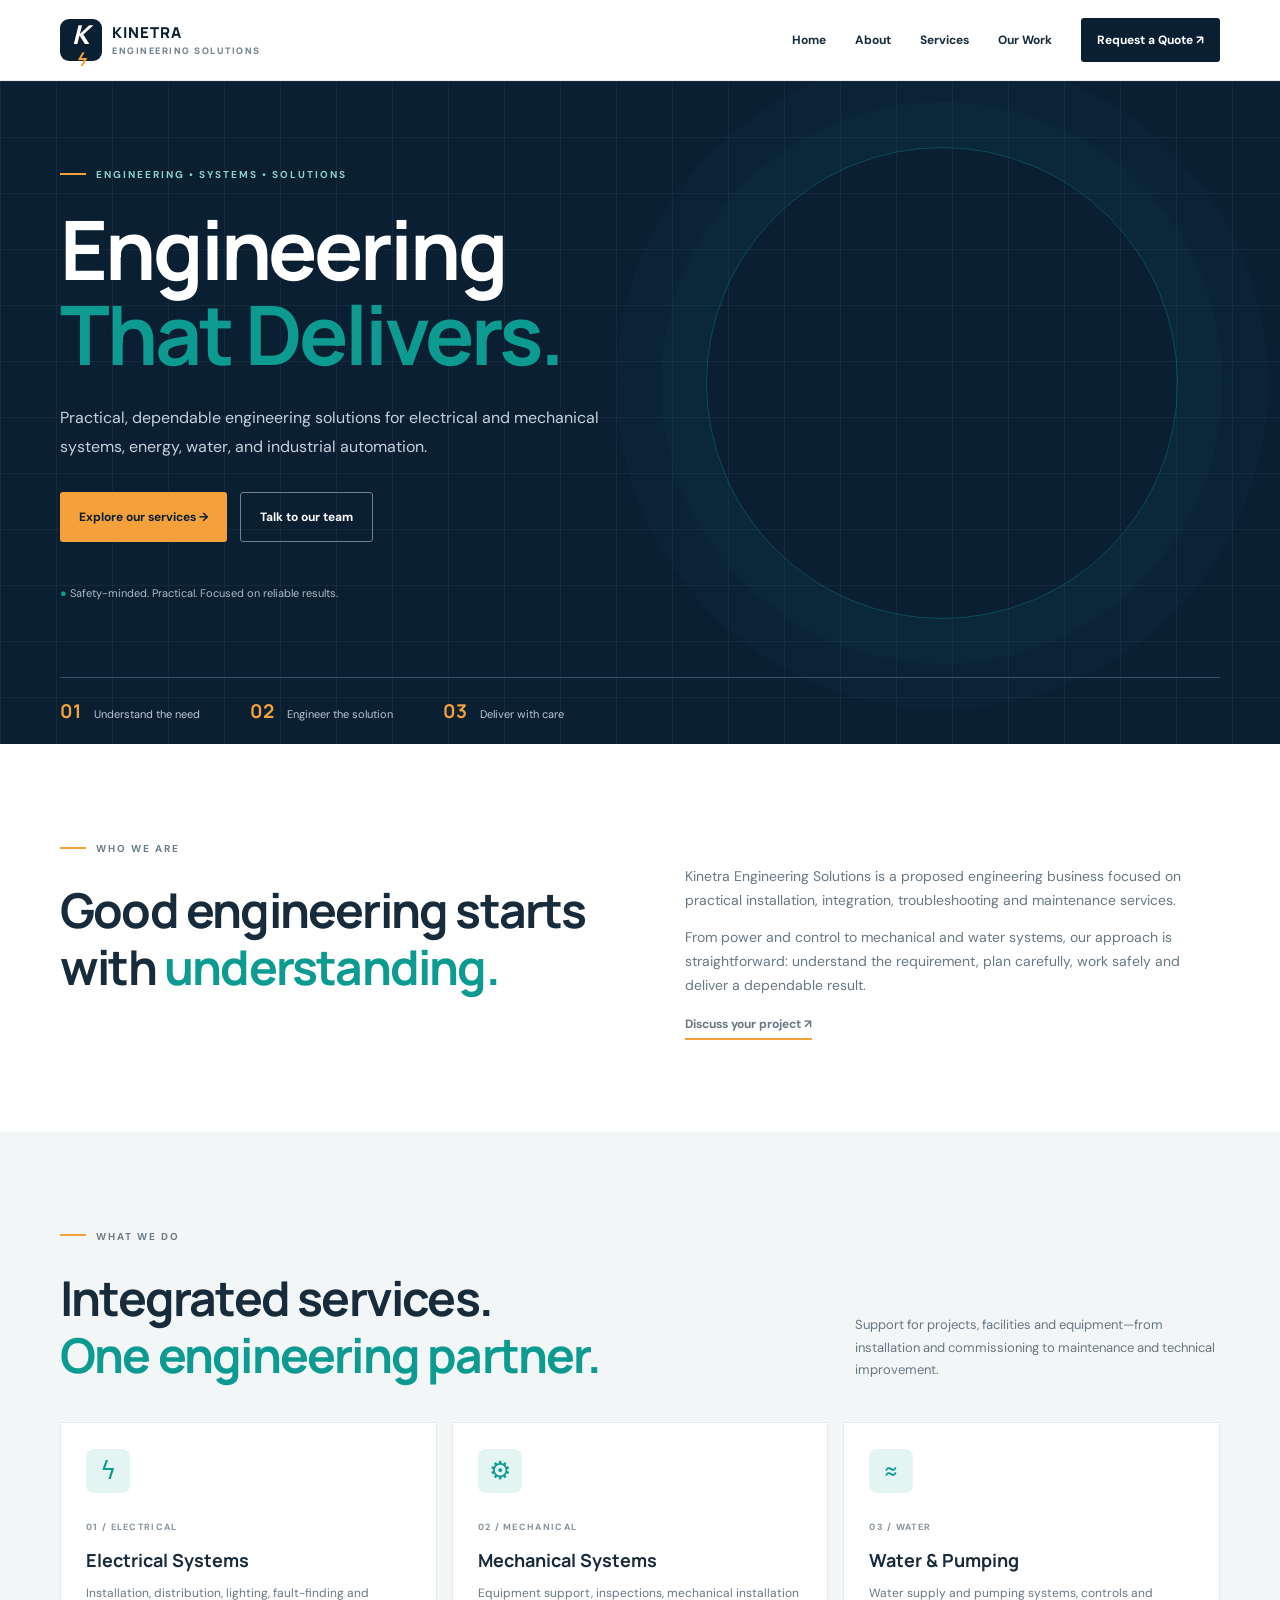
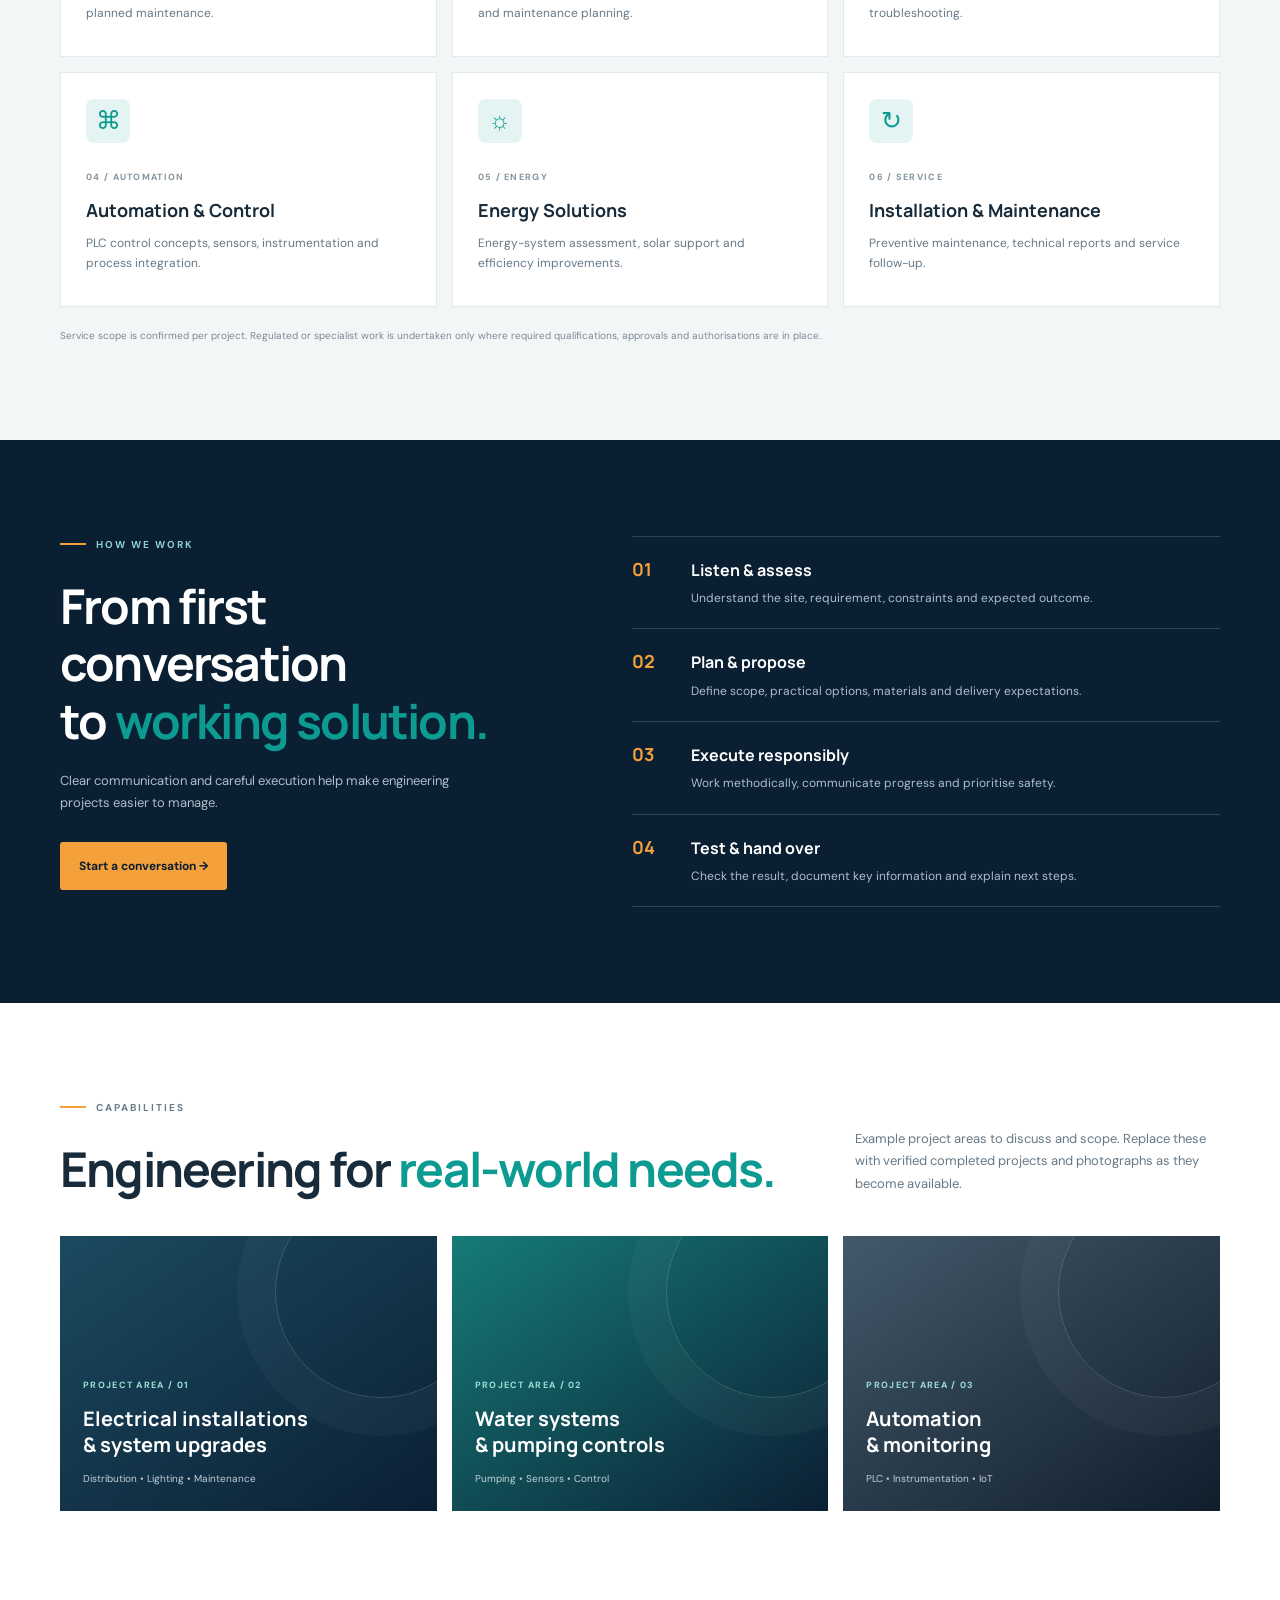
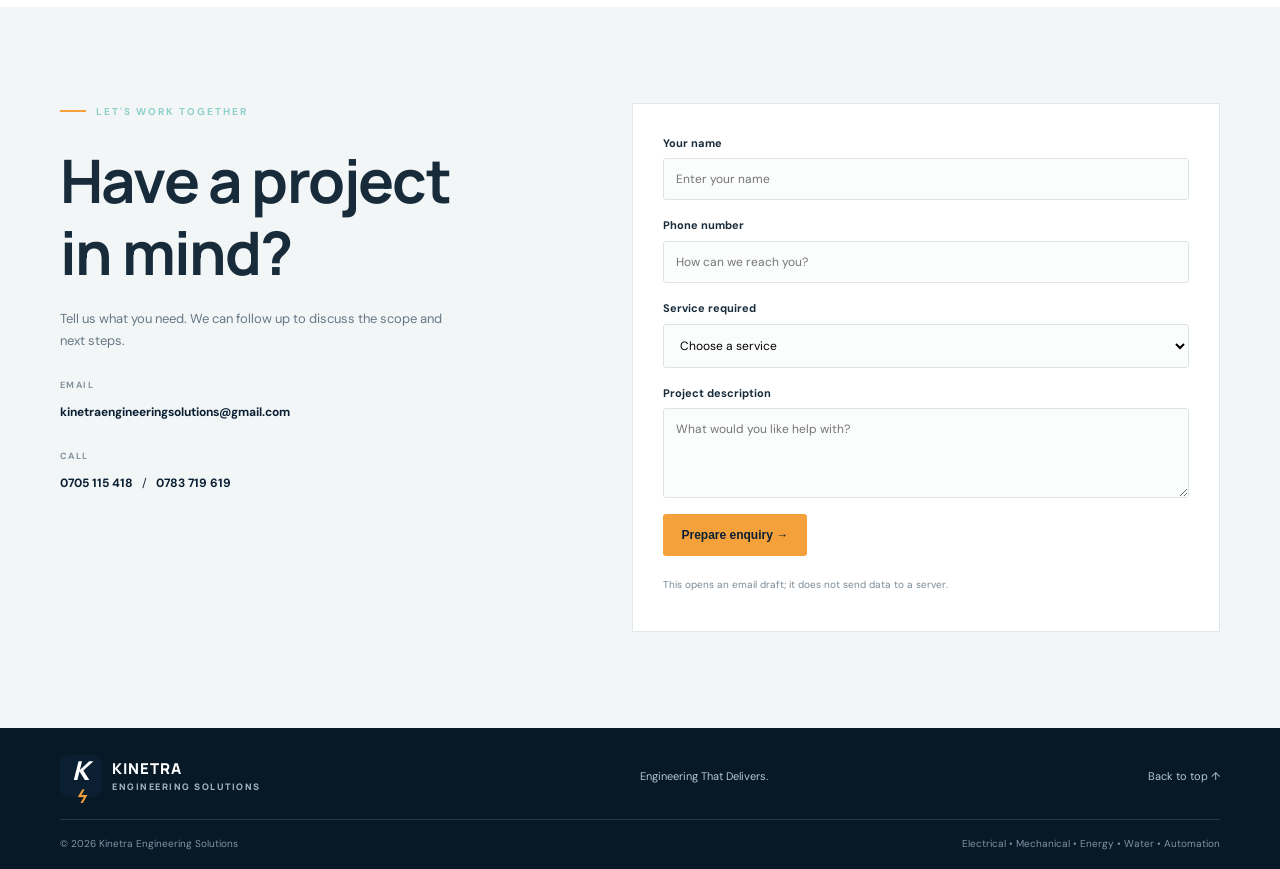
==== index.html @ 40912328 "Add files via upload" ====
<!doctype html>
<html lang="en">
<head>
<meta charset="utf-8"><meta name="viewport" content="width=device-width, initial-scale=1">
<meta name="description" content="Kinetra Engineering Solutions: electrical, mechanical, energy, water and automation services.">
<meta name="theme-color" content="#0b1f33">
<title>Kinetra Engineering Solutions | Engineering That Delivers</title>
<link rel="stylesheet" href="styles.css"><script src="script.js" defer></script>
</head>
<body>
<header class="header"><nav class="nav wrap">
<a class="brand" href="#home"><span class="mark">K<span>ϟ</span></span><span>KINETRA<small>ENGINEERING SOLUTIONS</small></span></a>
<button id="menuToggle" class="menu" aria-expanded="false" aria-label="Open navigation">☰</button>
<div id="navLinks" class="links"><a href="#home">Home</a><a href="#about">About</a><a href="#services">Services</a><a href="#projects">Our Work</a><a class="navcta" href="#contact">Request a Quote ↗</a></div>
</nav></header>
<main>
<section class="hero" id="home"><div class="grid"></div><div class="wrap hero-inner">
<p class="eyebrow">ENGINEERING • SYSTEMS • SOLUTIONS</p><h1>Engineering<br><em>That Delivers.</em></h1>
<p class="lead">Practical, dependable engineering solutions for electrical and mechanical systems, energy, water, and industrial automation.</p>
<div class="actions"><a class="btn orange" href="#services">Explore our services →</a><a class="btn outline" href="#contact">Talk to our team</a></div>
<p class="note">● Safety-minded. Practical. Focused on reliable results.</p></div>
<div class="wrap hero-foot"><span><b>01</b> Understand the need</span><span><b>02</b> Engineer the solution</span><span><b>03</b> Deliver with care</span></div></section>
<section class="section wrap intro" id="about"><div><p class="eyebrow dark">WHO WE ARE</p><h2>Good engineering starts with <em>understanding.</em></h2></div><div class="bodycopy"><p>Kinetra Engineering Solutions is a proposed engineering business focused on practical installation, integration, troubleshooting and maintenance services.</p><p>From power and control to mechanical and water systems, our approach is straightforward: understand the requirement, plan carefully, work safely and deliver a dependable result.</p><a class="textlink" href="#contact">Discuss your project ↗</a></div></section>
<section class="section services" id="services"><div class="wrap"><div class="sectionhead"><div><p class="eyebrow dark">WHAT WE DO</p><h2>Integrated services.<br><em>One engineering partner.</em></h2></div><p>Support for projects, facilities and equipment—from installation and commissioning to maintenance and technical improvement.</p></div>
<div class="cards">
<article><span class="ico">ϟ</span><small>01 / ELECTRICAL</small><h3>Electrical Systems</h3><p>Installation, distribution, lighting, fault-finding and planned maintenance.</p></article>
<article><span class="ico">⚙</span><small>02 / MECHANICAL</small><h3>Mechanical Systems</h3><p>Equipment support, inspections, mechanical installation and maintenance planning.</p></article>
<article><span class="ico">≈</span><small>03 / WATER</small><h3>Water & Pumping</h3><p>Water supply and pumping systems, controls and troubleshooting.</p></article>
<article><span class="ico">⌘</span><small>04 / AUTOMATION</small><h3>Automation & Control</h3><p>PLC control concepts, sensors, instrumentation and process integration.</p></article>
<article><span class="ico">☼</span><small>05 / ENERGY</small><h3>Energy Solutions</h3><p>Energy-system assessment, solar support and efficiency improvements.</p></article>
<article><span class="ico">↻</span><small>06 / SERVICE</small><h3>Installation & Maintenance</h3><p>Preventive maintenance, technical reports and service follow-up.</p></article>
</div><p class="fineprint">Service scope is confirmed per project. Regulated or specialist work is undertaken only where required qualifications, approvals and authorisations are in place.</p></div></section>
<section class="section approach"><div class="wrap split"><div><p class="eyebrow">HOW WE WORK</p><h2>From first conversation<br>to <em>working solution.</em></h2><p class="muted">Clear communication and careful execution help make engineering projects easier to manage.</p><a class="btn orange" href="#contact">Start a conversation →</a></div><div class="steps">
<div><b>01</b><section><h3>Listen & assess</h3><p>Understand the site, requirement, constraints and expected outcome.</p></section></div>
<div><b>02</b><section><h3>Plan & propose</h3><p>Define scope, practical options, materials and delivery expectations.</p></section></div>
<div><b>03</b><section><h3>Execute responsibly</h3><p>Work methodically, communicate progress and prioritise safety.</p></section></div>
<div><b>04</b><section><h3>Test & hand over</h3><p>Check the result, document key information and explain next steps.</p></section></div>
</div></div></section>
<section class="section wrap" id="projects"><div class="sectionhead"><div><p class="eyebrow dark">CAPABILITIES</p><h2>Engineering for <em>real-world needs.</em></h2></div><p>Example project areas to discuss and scope. Replace these with verified completed projects and photographs as they become available.</p></div>
<div class="workcards"><article><small>PROJECT AREA / 01</small><h3>Electrical installations<br>& system upgrades</h3><p>Distribution • Lighting • Maintenance</p></article><article><small>PROJECT AREA / 02</small><h3>Water systems<br>& pumping controls</h3><p>Pumping • Sensors • Control</p></article><article><small>PROJECT AREA / 03</small><h3>Automation<br>& monitoring</h3><p>PLC • Instrumentation • IoT</p></article></div></section>
<section class="section contact" id="contact"><div class="wrap split"><div><p class="eyebrow">LET'S WORK TOGETHER</p><h2>Have a project<br>in mind?</h2><p class="muted">Tell us what you need. We can follow up to discuss the scope and next steps.</p><div class="detail"><small>EMAIL</small><a href="mailto:kinetraengineeringsolutions@gmail.com">kinetraengineeringsolutions@gmail.com</a></div><div class="detail"><small>CALL</small><a href="tel:+256705115418">0705 115 418</a> / <a href="tel:+256783719619">0783 719 619</a></div></div>
<form id="quoteForm"><label for="name">Your name</label><input id="name" name="name" required placeholder="Enter your name"><label for="phone">Phone number</label><input id="phone" name="phone" placeholder="How can we reach you?"><label for="service">Service required</label><select id="service" name="service" required><option value="">Choose a service</option><option>Electrical systems</option><option>Mechanical systems</option><option>Water and pumping</option><option>Automation and control</option><option>Energy solutions</option><option>Installation and maintenance</option><option>Other / not sure</option></select><label for="message">Project description</label><textarea id="message" name="message" rows="4" required placeholder="What would you like help with?"></textarea><button class="btn orange" type="submit">Prepare enquiry →</button><p class="fineprint">This opens an email draft; it does not send data to a server.</p><p id="formStatus" role="status"></p></form></div></section>
</main>
<footer><div class="wrap footmain"><a class="brand" href="#home"><span class="mark">K<span>ϟ</span></span><span>KINETRA<small>ENGINEERING SOLUTIONS</small></span></a><p>Engineering That Delivers.</p><a href="#home">Back to top ↑</a></div><div class="wrap footbottom"><span>© <span id="year"></span> Kinetra Engineering Solutions</span><span>Electrical • Mechanical • Energy • Water • Automation</span></div></footer>
</body></html>
---- styles.css ----
@import url('https://fonts.googleapis.com/css2?family=DM+Sans:wght@400;500;600;700&family=Manrope:wght@400;500;600;700;800&display=swap');
:root{--navy:#0b1f33;--teal:#0d9b91;--orange:#f5a13b;--ink:#172b3b;--muted:#667886;--pale:#f3f6f7;--line:#dce5e8;--max:1160px}
*{box-sizing:border-box}html{scroll-behavior:smooth;scroll-padding-top:80px}body{margin:0;color:var(--ink);font:15px/1.7 "DM Sans",Arial,sans-serif}a{color:inherit;text-decoration:none}h1,h2,h3{font-family:Manrope,Arial,sans-serif}p{margin-top:0}.wrap{width:min(var(--max),calc(100% - 44px));margin:auto}.header{position:sticky;top:0;z-index:10;background:#ffffffed;border-bottom:1px solid #e6ecef;backdrop-filter:blur(12px)}.nav{height:80px;display:flex;align-items:center;justify-content:space-between}.brand{display:flex;align-items:center;gap:10px;font:800 15px/1.2 Manrope,sans-serif;letter-spacing:1px;color:var(--navy)}.brand small{display:block;font-size:9px;letter-spacing:1.5px;color:#71818d;margin-top:4px}.mark{width:42px;height:42px;border-radius:9px;background:var(--navy);color:white;display:grid;place-items:center;font-size:26px;font-style:italic;position:relative}.mark span{color:var(--orange);font-size:17px}.links{display:flex;align-items:center;gap:29px;font-size:12px;font-weight:700}.links a:hover{color:var(--teal)}.links .navcta{padding:12px 16px;background:var(--navy);color:#fff;border-radius:3px}.menu{display:none;background:none;border:0;font-size:26px;color:var(--navy)}
.hero{min-height:660px;background:var(--navy);color:#fff;position:relative;overflow:hidden;display:flex;align-items:center}.grid{position:absolute;inset:0;background-image:linear-gradient(#ffffff0b 1px,transparent 1px),linear-gradient(90deg,#ffffff0b 1px,transparent 1px);background-size:56px 56px}.hero:after{content:"";position:absolute;width:470px;height:470px;border:1px solid #0d9b9160;border-radius:50%;right:8%;top:10%;box-shadow:0 0 0 45px #0d9b910a,0 0 0 90px #0d9b9108}.hero-inner{position:relative;z-index:1;padding:85px 0 130px}.eyebrow{font-size:10px;font-weight:700;letter-spacing:2px;color:#8fd0ca;margin-bottom:24px}.eyebrow:before{content:"";display:inline-block;width:26px;height:2px;background:var(--orange);vertical-align:middle;margin:0 10px 3px 0}.eyebrow.dark{color:#687d8a}h1{font-size:clamp(48px,7vw,82px);line-height:1.04;letter-spacing:-3px;margin:0 0 25px}em{font-style:normal;color:var(--teal)}.lead{font-size:16px;line-height:1.85;color:#c4d1da;max-width:600px}.actions{display:flex;gap:13px;flex-wrap:wrap;margin-top:30px}.btn{display:inline-flex;align-items:center;justify-content:center;padding:14px 19px;border:0;border-radius:3px;font-weight:700;font-size:12px;cursor:pointer;transition:transform .2s}.btn:hover{transform:translateY(-2px)}.orange{background:var(--orange);color:var(--navy)}.outline{border:1px solid #6b8292;color:white}.note{font-size:11px;color:#a8bbc7;margin-top:42px}.note:first-letter{color:var(--teal)}.hero-foot{position:absolute;bottom:0;left:50%;transform:translateX(-50%);display:flex;gap:50px;border-top:1px solid #365064;padding:20px 0;color:#b9c8d1;font-size:11px}.hero-foot b{color:var(--orange);font:700 19px Manrope;margin-right:10px}
.section{padding-top:96px;padding-bottom:96px}.intro{display:grid;grid-template-columns:1fr 1fr;gap:90px}.intro h2,.sectionhead h2,.approach h2,.contact h2{font-size:clamp(32px,4vw,48px);line-height:1.2;letter-spacing:-1.8px;margin:0}.bodycopy{color:var(--muted);font-size:14px;padding-top:25px}.textlink{font-size:12px;font-weight:700;border-bottom:2px solid var(--orange);padding-bottom:6px}.services,.contact{background:var(--pale)}.sectionhead{display:flex;justify-content:space-between;align-items:end;gap:55px;margin-bottom:38px}.sectionhead>p{max-width:365px;color:var(--muted);font-size:13px;margin-bottom:3px}.cards{display:grid;grid-template-columns:repeat(3,1fr);gap:15px}.cards article{position:relative;background:#fff;padding:26px 25px;min-height:235px;border:1px solid #e4ebed;transition:transform .2s,border-color .2s}.cards article:hover{transform:translateY(-4px);border-color:#89c8c2}.ico{display:grid;place-items:center;background:#e3f4f2;color:var(--teal);width:44px;height:44px;border-radius:8px;font-size:25px;margin-bottom:20px}.cards small,.workcards small{font-size:9px;letter-spacing:1.3px;color:#84939d;font-weight:700}.cards h3{font-size:18px;margin:7px 0}.cards p{font-size:12px;color:var(--muted);margin:0}.fineprint{font-size:10px;color:#7a8a95;margin:20px 0 0}
.approach{background:var(--navy);color:white}.split{display:grid;grid-template-columns:.9fr 1.1fr;gap:90px}.approach h2{margin-bottom:20px}.muted{font-size:13px;color:#adbfca;max-width:390px}.approach .btn{margin-top:15px}.steps{border-top:1px solid #2c4659}.steps>div{display:grid;grid-template-columns:42px 1fr;gap:17px;padding:20px 0;border-bottom:1px solid #2c4659}.steps b{font:700 18px Manrope;color:var(--orange)}.steps h3{font-size:16px;margin:0 0 4px}.steps p{font-size:12px;color:#adbfca;margin:0}
.workcards{display:grid;grid-template-columns:repeat(3,1fr);gap:15px}.workcards article{min-height:275px;padding:0 23px 24px;display:flex;flex-direction:column;justify-content:end;color:#fff;background:linear-gradient(145deg,#1b4a60,#0b1f33);position:relative;overflow:hidden}.workcards article:before{content:"";position:absolute;width:210px;height:210px;border:1px solid #ffffff28;border-radius:50%;right:-50px;top:-50px;box-shadow:0 0 0 38px #ffffff08}.workcards article:nth-child(2){background:linear-gradient(145deg,#167b78,#0b1f33)}.workcards article:nth-child(3){background:linear-gradient(145deg,#43596a,#101e2c)}.workcards small,.workcards h3,.workcards p{position:relative}.workcards small{color:#9ce0d8}.workcards h3{font-size:20px;line-height:1.3;margin:12px 0}.workcards p{font-size:10px;color:#c2d0d8;margin:0}
.contact h2{font-size:clamp(42px,5vw,60px);margin-bottom:20px}.contact .muted{color:var(--muted)}.detail{margin-top:26px;font-size:12px;display:flex;gap:9px;flex-wrap:wrap}.detail small{display:block;width:100%;font-size:9px;font-weight:700;letter-spacing:1.4px;color:#82919c}.detail a{font-weight:700;color:var(--navy)}form{background:white;border:1px solid #e0e8eb;padding:30px;display:flex;flex-direction:column}label{font-size:11px;font-weight:700;margin-bottom:6px}input,select,textarea{font:12px "DM Sans",sans-serif;padding:12px;border:1px solid #dce4e8;background:#fbfcfc;border-radius:3px;margin-bottom:16px;width:100%}input:focus,select:focus,textarea:focus{outline:2px solid #0d9b9130;border-color:var(--teal)}textarea{resize:vertical}form .btn{align-self:flex-start}#formStatus{font-size:11px;color:var(--teal);margin:8px 0 0}
footer{background:#071827;color:#b8c6cf;padding:27px 0 17px}.footmain,.footbottom{display:flex;align-items:center;justify-content:space-between;gap:20px}.footmain{padding-bottom:22px;border-bottom:1px solid #243a4b}.footmain .brand{color:#fff}.footmain .brand small{color:#a3b4bf}.footmain p,.footmain>a:last-child{font-size:11px;margin:0}.footbottom{padding-top:15px;font-size:10px;color:#8195a4}
@media(max-width:850px){.links{gap:16px}.intro,.split{gap:40px}.sectionhead{gap:25px}.cards article{padding:22px 18px}}
@media(max-width:680px){.wrap{width:calc(100% - 34px)}.section{padding:70px 0}.nav{height:70px}.menu{display:block}.links{display:none;position:absolute;top:70px;left:0;right:0;background:white;padding:15px 22px 22px;box-shadow:0 12px 20px #07182718;flex-direction:column;align-items:stretch;gap:0}.links.open{display:flex}.links a{padding:12px 0}.links .navcta{text-align:center;margin-top:8px;padding:12px}.hero{min-height:650px}.hero-inner{padding:70px 0 150px}h1{font-size:clamp(47px,12vw,68px);letter-spacing:-2px}.lead{font-size:14px}.hero:after{right:-290px}.hero-foot{gap:10px;justify-content:space-between}.hero-foot span{max-width:32%;font-size:9px}.hero-foot b{display:block;font-size:17px}.intro,.split{grid-template-columns:1fr;gap:24px}.bodycopy{padding-top:0}.sectionhead{display:block}.sectionhead>p{margin-top:18px}.cards,.workcards{grid-template-columns:1fr}.cards article{min-height:200px}.workcards article{min-height:235px}.approach .split{gap:35px}form{padding:22px}.footmain{align-items:flex-start;flex-wrap:wrap}.footmain p{order:3;width:100%}.footbottom{align-items:flex-start;flex-direction:column;gap:5px}}
@media(prefers-reduced-motion:reduce){html{scroll-behavior:auto}*,*:before,*:after{transition:none!important}}
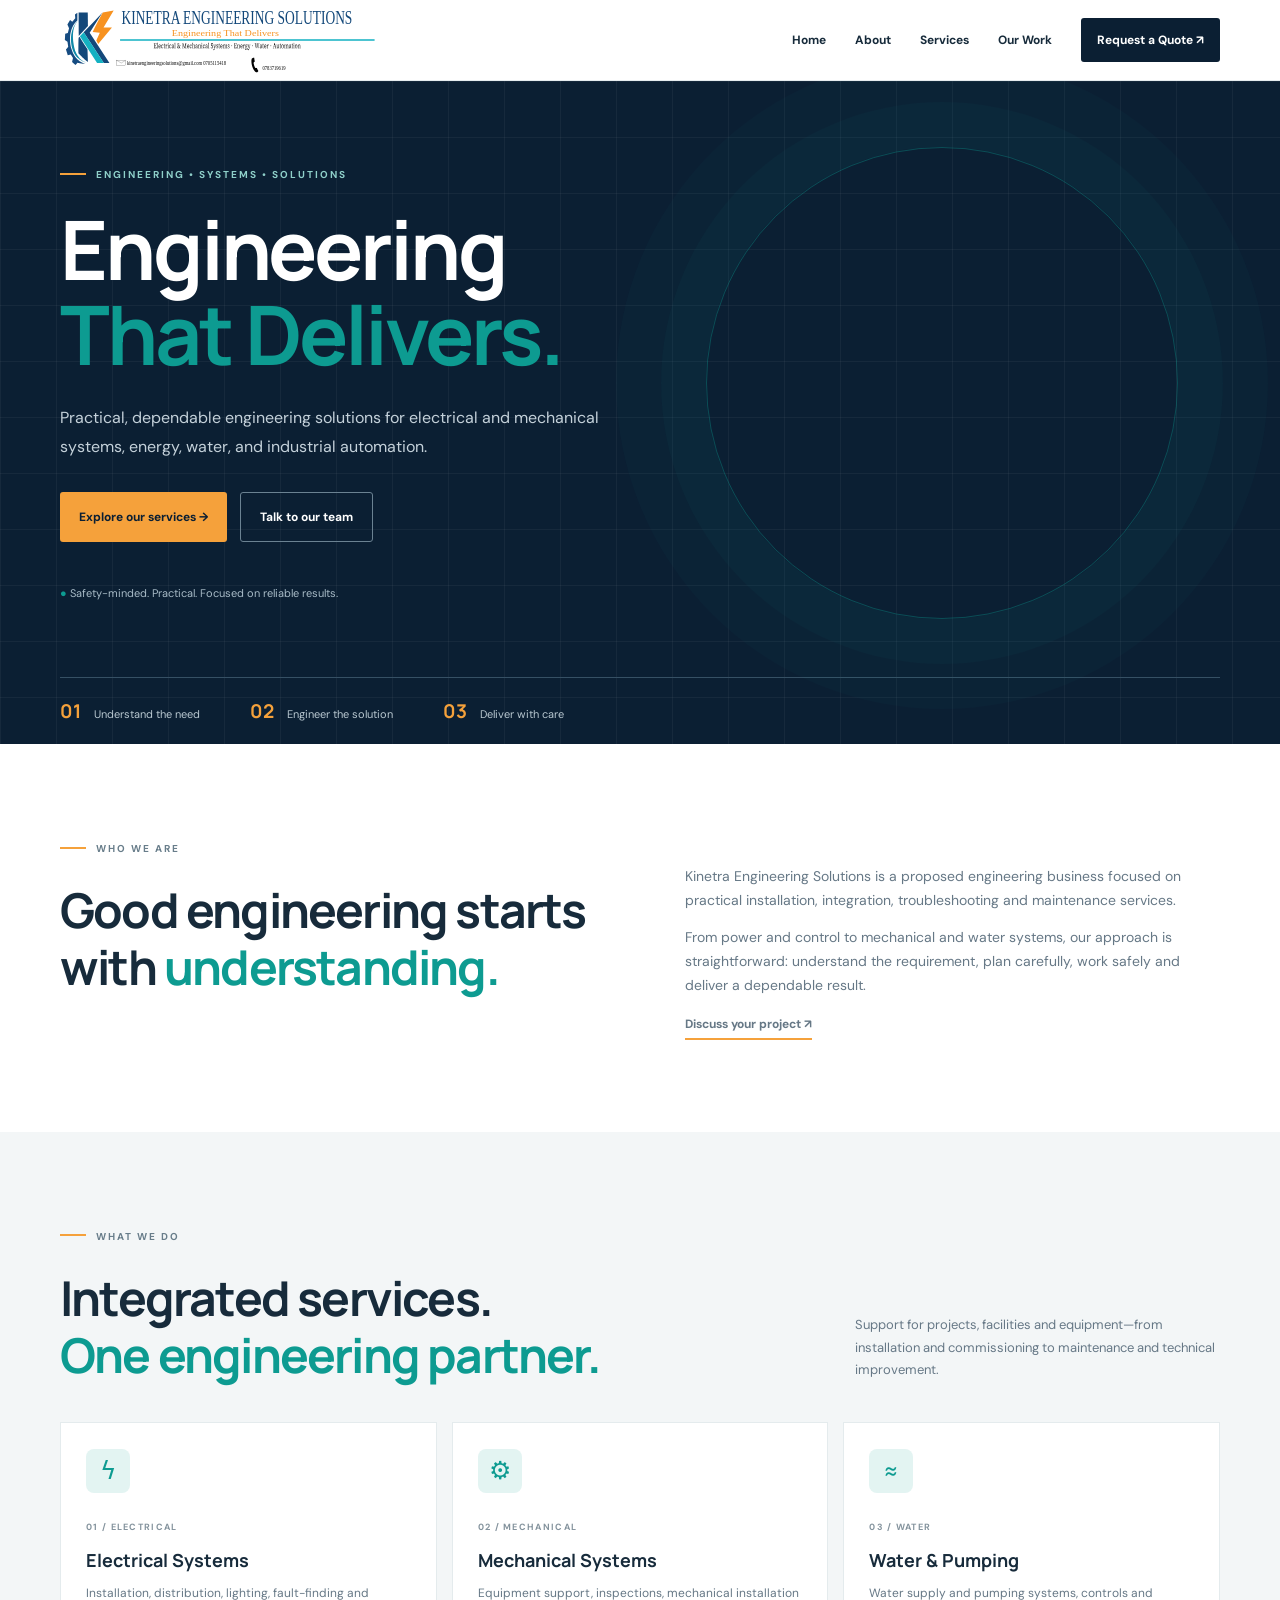
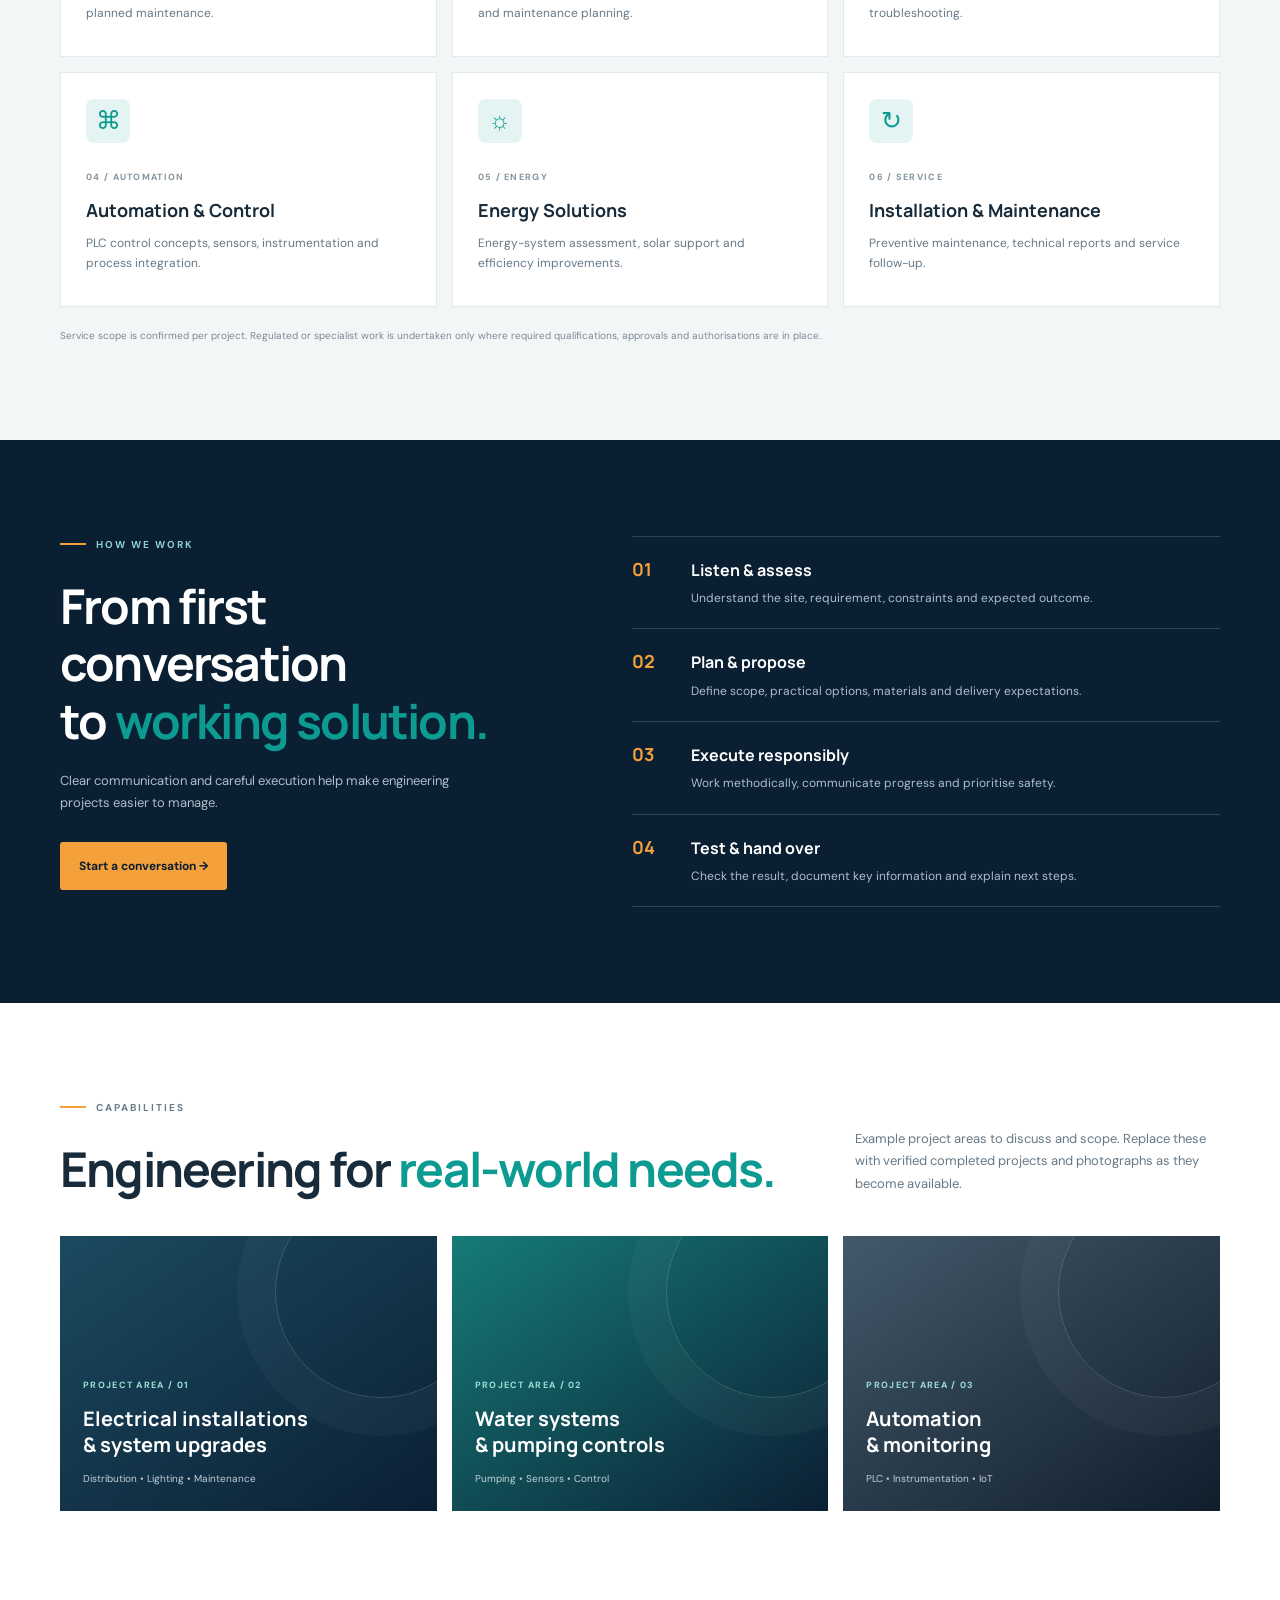
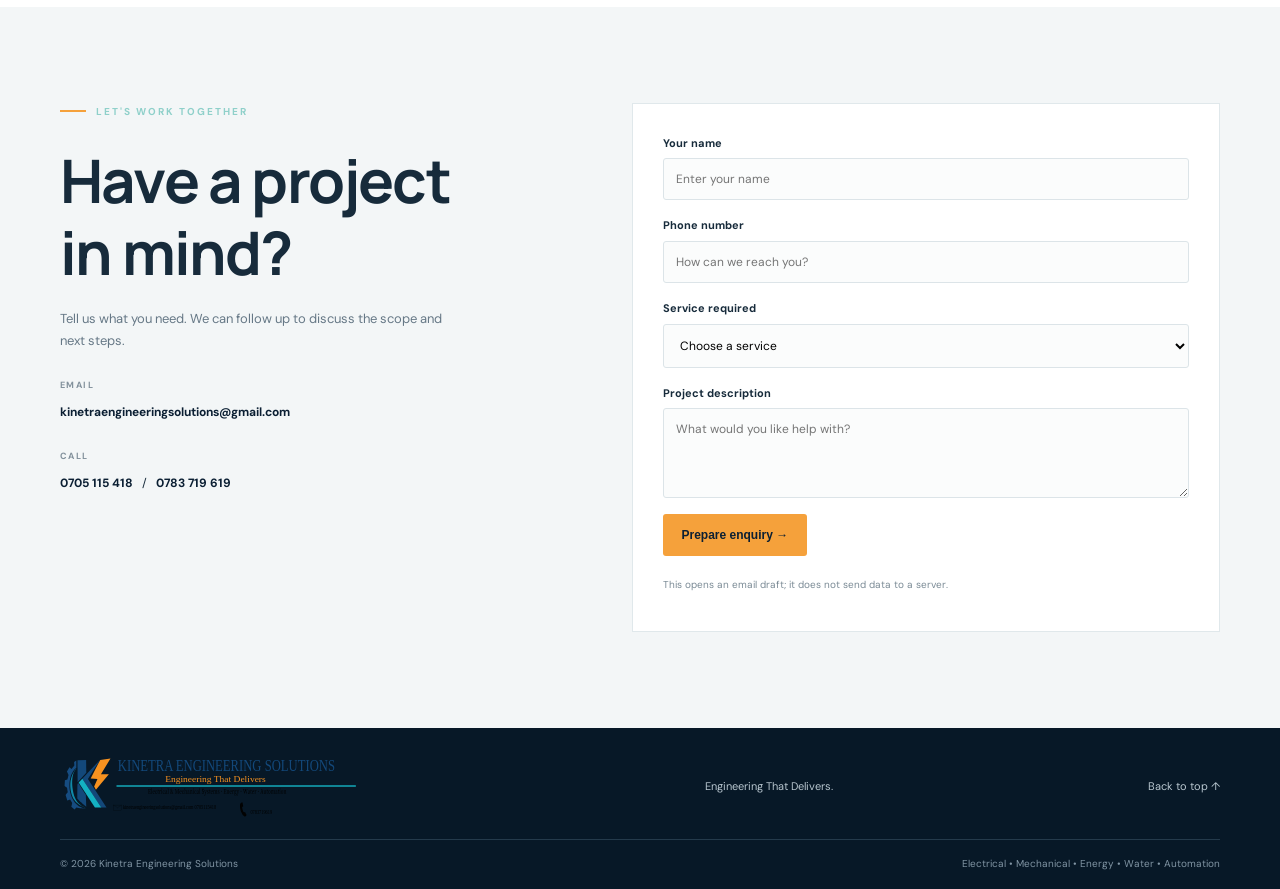
==== commit c4185ec6: "Add files via upload" ====
--- a/index.html
+++ b/index.html
@@ -9,7 +9,7 @@
 </head>
 <body>
 <header class="header"><nav class="nav wrap">
-<a class="brand" href="#home"><span class="mark">K<span>ϟ</span></span><span>KINETRA<small>ENGINEERING SOLUTIONS</small></span></a>
+<a class="brand brand-image" href="#home" aria-label="Kinetra Engineering Solutions home"><img src="logo.svg" alt="Kinetra Engineering Solutions — Engineering That Delivers"></a>
 <button id="menuToggle" class="menu" aria-expanded="false" aria-label="Open navigation">☰</button>
 <div id="navLinks" class="links"><a href="#home">Home</a><a href="#about">About</a><a href="#services">Services</a><a href="#projects">Our Work</a><a class="navcta" href="#contact">Request a Quote ↗</a></div>
 </nav></header>
@@ -41,5 +41,5 @@
 <section class="section contact" id="contact"><div class="wrap split"><div><p class="eyebrow">LET'S WORK TOGETHER</p><h2>Have a project<br>in mind?</h2><p class="muted">Tell us what you need. We can follow up to discuss the scope and next steps.</p><div class="detail"><small>EMAIL</small><a href="mailto:kinetraengineeringsolutions@gmail.com">kinetraengineeringsolutions@gmail.com</a></div><div class="detail"><small>CALL</small><a href="tel:+256705115418">0705 115 418</a> / <a href="tel:+256783719619">0783 719 619</a></div></div>
 <form id="quoteForm"><label for="name">Your name</label><input id="name" name="name" required placeholder="Enter your name"><label for="phone">Phone number</label><input id="phone" name="phone" placeholder="How can we reach you?"><label for="service">Service required</label><select id="service" name="service" required><option value="">Choose a service</option><option>Electrical systems</option><option>Mechanical systems</option><option>Water and pumping</option><option>Automation and control</option><option>Energy solutions</option><option>Installation and maintenance</option><option>Other / not sure</option></select><label for="message">Project description</label><textarea id="message" name="message" rows="4" required placeholder="What would you like help with?"></textarea><button class="btn orange" type="submit">Prepare enquiry →</button><p class="fineprint">This opens an email draft; it does not send data to a server.</p><p id="formStatus" role="status"></p></form></div></section>
 </main>
-<footer><div class="wrap footmain"><a class="brand" href="#home"><span class="mark">K<span>ϟ</span></span><span>KINETRA<small>ENGINEERING SOLUTIONS</small></span></a><p>Engineering That Delivers.</p><a href="#home">Back to top ↑</a></div><div class="wrap footbottom"><span>© <span id="year"></span> Kinetra Engineering Solutions</span><span>Electrical • Mechanical • Energy • Water • Automation</span></div></footer>
+<footer><div class="wrap footmain"><a class="brand brand-image" href="#home" aria-label="Kinetra Engineering Solutions home"><img src="logo.svg" alt="Kinetra Engineering Solutions — Engineering That Delivers"></a><p>Engineering That Delivers.</p><a href="#home">Back to top ↑</a></div><div class="wrap footbottom"><span>© <span id="year"></span> Kinetra Engineering Solutions</span><span>Electrical • Mechanical • Energy • Water • Automation</span></div></footer>
 </body></html>
--- a/styles.css
+++ b/styles.css
@@ -10,3 +10,19 @@
 @media(max-width:850px){.links{gap:16px}.intro,.split{gap:40px}.sectionhead{gap:25px}.cards article{padding:22px 18px}}
 @media(max-width:680px){.wrap{width:calc(100% - 34px)}.section{padding:70px 0}.nav{height:70px}.menu{display:block}.links{display:none;position:absolute;top:70px;left:0;right:0;background:white;padding:15px 22px 22px;box-shadow:0 12px 20px #07182718;flex-direction:column;align-items:stretch;gap:0}.links.open{display:flex}.links a{padding:12px 0}.links .navcta{text-align:center;margin-top:8px;padding:12px}.hero{min-height:650px}.hero-inner{padding:70px 0 150px}h1{font-size:clamp(47px,12vw,68px);letter-spacing:-2px}.lead{font-size:14px}.hero:after{right:-290px}.hero-foot{gap:10px;justify-content:space-between}.hero-foot span{max-width:32%;font-size:9px}.hero-foot b{display:block;font-size:17px}.intro,.split{grid-template-columns:1fr;gap:24px}.bodycopy{padding-top:0}.sectionhead{display:block}.sectionhead>p{margin-top:18px}.cards,.workcards{grid-template-columns:1fr}.cards article{min-height:200px}.workcards article{min-height:235px}.approach .split{gap:35px}form{padding:22px}.footmain{align-items:flex-start;flex-wrap:wrap}.footmain p{order:3;width:100%}.footbottom{align-items:flex-start;flex-direction:column;gap:5px}}
 @media(prefers-reduced-motion:reduce){html{scroll-behavior:auto}*,*:before,*:after{transition:none!important}}
+
+/* Supplied Kinetra full wordmark */
+.brand-image{display:flex;align-items:center;flex:0 1 355px;min-width:0}
+.brand-image img{display:block;width:100%;max-width:355px;height:auto;max-height:66px;object-fit:contain;object-position:left center}
+.footmain .brand-image{flex-basis:330px}
+.footmain .brand-image img{max-width:330px;max-height:62px}
+@media(max-width:850px){
+  .brand-image{flex-basis:300px}
+  .brand-image img{max-width:300px;max-height:58px}
+}
+@media(max-width:680px){
+  .brand-image{flex-basis:250px;max-width:calc(100% - 58px)}
+  .brand-image img{max-width:250px;max-height:54px}
+  .footmain .brand-image{flex-basis:250px}
+  .footmain .brand-image img{max-width:250px;max-height:54px}
+}
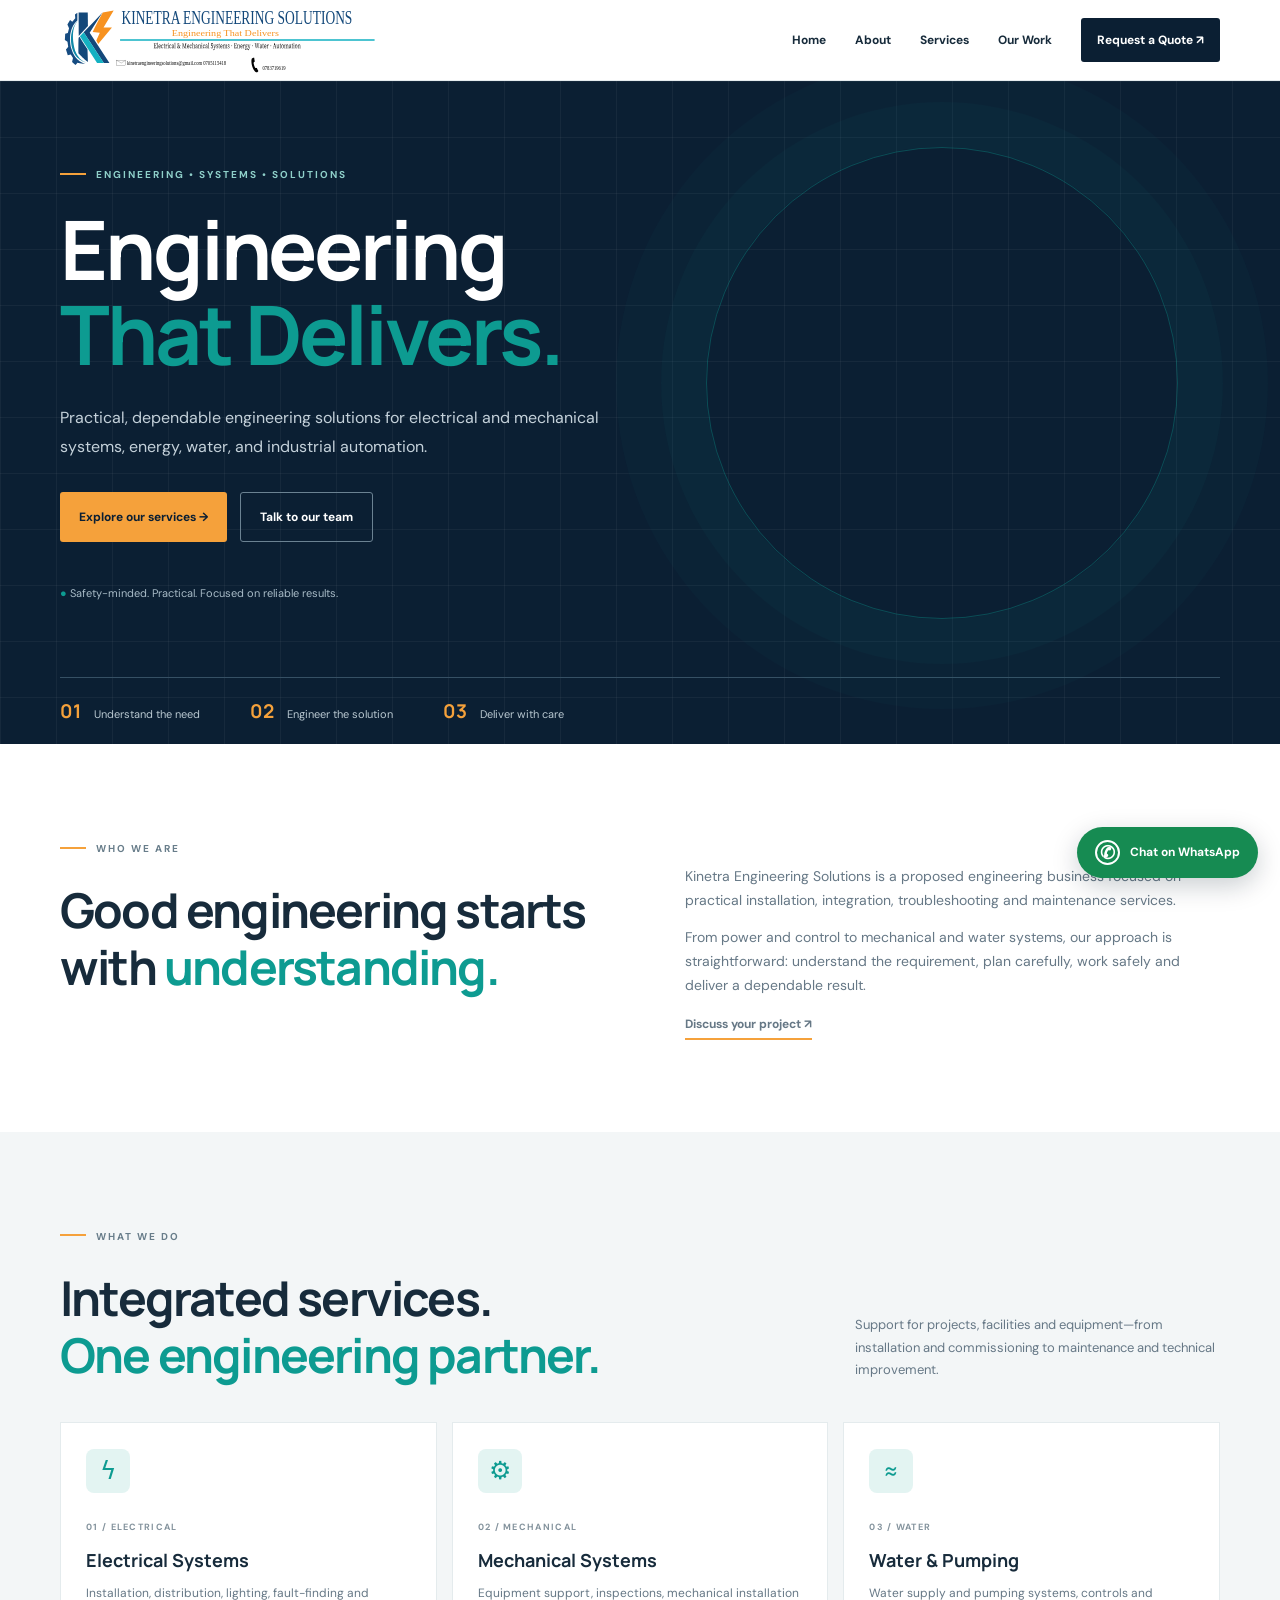
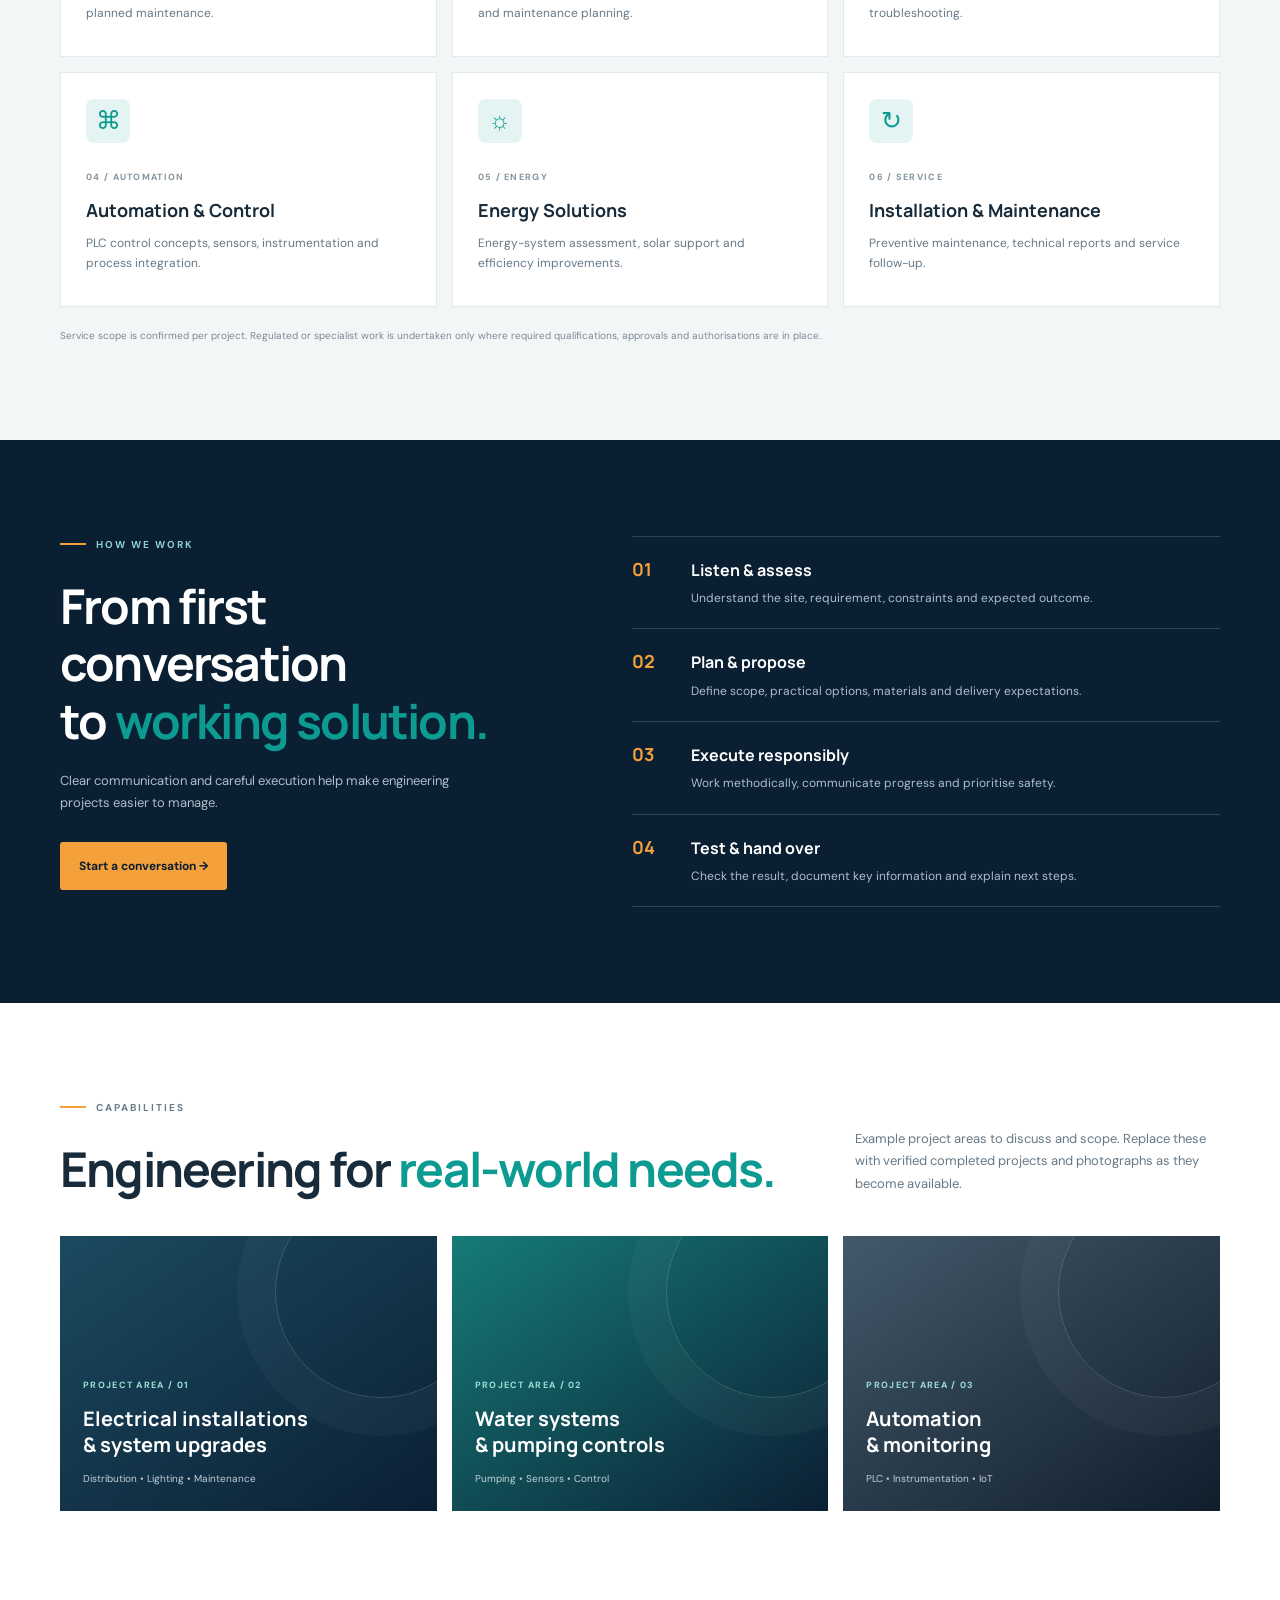
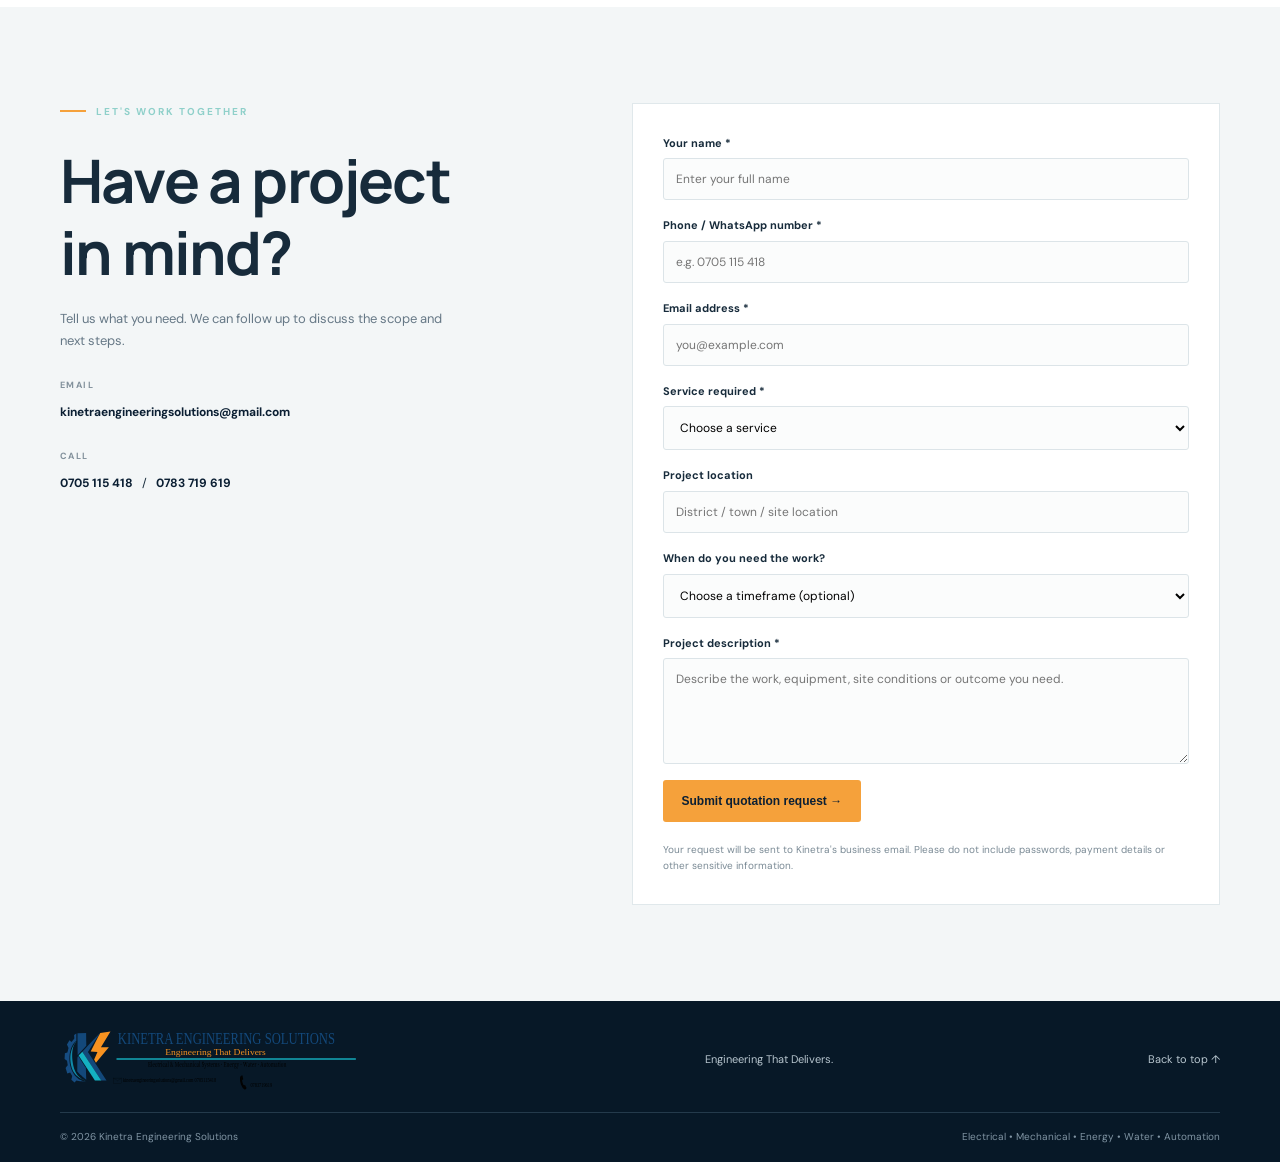
==== commit 42145adf: "Add files via upload" ====
--- a/index.html
+++ b/index.html
@@ -39,7 +39,23 @@
 <section class="section wrap" id="projects"><div class="sectionhead"><div><p class="eyebrow dark">CAPABILITIES</p><h2>Engineering for <em>real-world needs.</em></h2></div><p>Example project areas to discuss and scope. Replace these with verified completed projects and photographs as they become available.</p></div>
 <div class="workcards"><article><small>PROJECT AREA / 01</small><h3>Electrical installations<br>& system upgrades</h3><p>Distribution • Lighting • Maintenance</p></article><article><small>PROJECT AREA / 02</small><h3>Water systems<br>& pumping controls</h3><p>Pumping • Sensors • Control</p></article><article><small>PROJECT AREA / 03</small><h3>Automation<br>& monitoring</h3><p>PLC • Instrumentation • IoT</p></article></div></section>
 <section class="section contact" id="contact"><div class="wrap split"><div><p class="eyebrow">LET'S WORK TOGETHER</p><h2>Have a project<br>in mind?</h2><p class="muted">Tell us what you need. We can follow up to discuss the scope and next steps.</p><div class="detail"><small>EMAIL</small><a href="mailto:kinetraengineeringsolutions@gmail.com">kinetraengineeringsolutions@gmail.com</a></div><div class="detail"><small>CALL</small><a href="tel:+256705115418">0705 115 418</a> / <a href="tel:+256783719619">0783 719 619</a></div></div>
-<form id="quoteForm"><label for="name">Your name</label><input id="name" name="name" required placeholder="Enter your name"><label for="phone">Phone number</label><input id="phone" name="phone" placeholder="How can we reach you?"><label for="service">Service required</label><select id="service" name="service" required><option value="">Choose a service</option><option>Electrical systems</option><option>Mechanical systems</option><option>Water and pumping</option><option>Automation and control</option><option>Energy solutions</option><option>Installation and maintenance</option><option>Other / not sure</option></select><label for="message">Project description</label><textarea id="message" name="message" rows="4" required placeholder="What would you like help with?"></textarea><button class="btn orange" type="submit">Prepare enquiry →</button><p class="fineprint">This opens an email draft; it does not send data to a server.</p><p id="formStatus" role="status"></p></form></div></section>
+<form id="quoteForm" action="https://formsubmit.co/kinetraengineeringsolutions@gmail.com" method="POST">
+<input type="hidden" name="_subject" value="New quotation request — Kinetra Engineering Solutions">
+<input type="hidden" name="_template" value="table">
+<input type="hidden" name="_next" value="https://kinetra-engineering-solutions.pages.dev/thank-you.html">
+<input type="hidden" name="_url" value="https://kinetra-engineering-solutions.pages.dev/">
+<div class="honeypot" aria-hidden="true"><label for="website">Leave this field empty</label><input id="website" name="_honey" tabindex="-1" autocomplete="off"></div>
+<label for="name">Your name *</label><input id="name" name="name" autocomplete="name" required placeholder="Enter your full name">
+<label for="phone">Phone / WhatsApp number *</label><input id="phone" name="phone" type="tel" autocomplete="tel" required placeholder="e.g. 0705 115 418">
+<label for="email">Email address *</label><input id="email" name="email" type="email" autocomplete="email" required placeholder="you@example.com">
+<label for="service">Service required *</label><select id="service" name="service" required><option value="">Choose a service</option><option>Electrical systems</option><option>Mechanical systems</option><option>Water and pumping</option><option>Automation and control</option><option>Energy solutions</option><option>Installation and maintenance</option><option>Other / not sure</option></select>
+<label for="location">Project location</label><input id="location" name="project_location" placeholder="District / town / site location">
+<label for="timeline">When do you need the work?</label><select id="timeline" name="preferred_timeline"><option value="Not specified">Choose a timeframe (optional)</option><option>As soon as possible</option><option>Within 2–4 weeks</option><option>Within 1–3 months</option><option>Planning / seeking advice</option></select>
+<label for="message">Project description *</label><textarea id="message" name="project_description" rows="5" required placeholder="Describe the work, equipment, site conditions or outcome you need."></textarea>
+<button class="btn orange" type="submit">Submit quotation request →</button>
+<p class="fineprint">Your request will be sent to Kinetra's business email. Please do not include passwords, payment details or other sensitive information.</p>
+</form></div></section>
 </main>
 <footer><div class="wrap footmain"><a class="brand brand-image" href="#home" aria-label="Kinetra Engineering Solutions home"><img src="logo.svg" alt="Kinetra Engineering Solutions — Engineering That Delivers"></a><p>Engineering That Delivers.</p><a href="#home">Back to top ↑</a></div><div class="wrap footbottom"><span>© <span id="year"></span> Kinetra Engineering Solutions</span><span>Electrical • Mechanical • Energy • Water • Automation</span></div></footer>
+<a class="whatsapp-float" href="https://wa.me/256705115418?text=Hello%20Kinetra%20Engineering%20Solutions%2C%20I%20would%20like%20to%20enquire%20about%20your%20services." target="_blank" rel="noopener noreferrer" aria-label="Chat with Kinetra Engineering Solutions on WhatsApp"><span class="whatsapp-symbol" aria-hidden="true">✆</span><span>Chat on WhatsApp</span></a>
 </body></html>
--- a/styles.css
+++ b/styles.css
@@ -26,3 +26,12 @@
   .footmain .brand-image{flex-basis:250px}
   .footmain .brand-image img{max-width:250px;max-height:54px}
 }
+
+
+/* Online quotation form and WhatsApp contact */
+.whatsapp-float{position:fixed;right:22px;bottom:22px;z-index:30;display:inline-flex;align-items:center;gap:10px;padding:13px 18px;border-radius:999px;background:#168b52;color:#fff;font-size:12px;font-weight:700;box-shadow:0 8px 26px #07182735;transition:transform .2s,box-shadow .2s}
+.whatsapp-float:hover{transform:translateY(-3px);box-shadow:0 12px 30px #07182740}
+.whatsapp-symbol{display:grid;place-items:center;width:25px;height:25px;border:2px solid #fff;border-radius:50%;font-size:18px;line-height:1}
+.honeypot{position:absolute!important;left:-10000px!important;width:1px!important;height:1px!important;overflow:hidden!important}
+#quoteForm .fineprint{line-height:1.6}
+@media(max-width:680px){.whatsapp-float{right:12px;bottom:12px;padding:11px 14px;font-size:11px}.whatsapp-symbol{width:23px;height:23px}}
